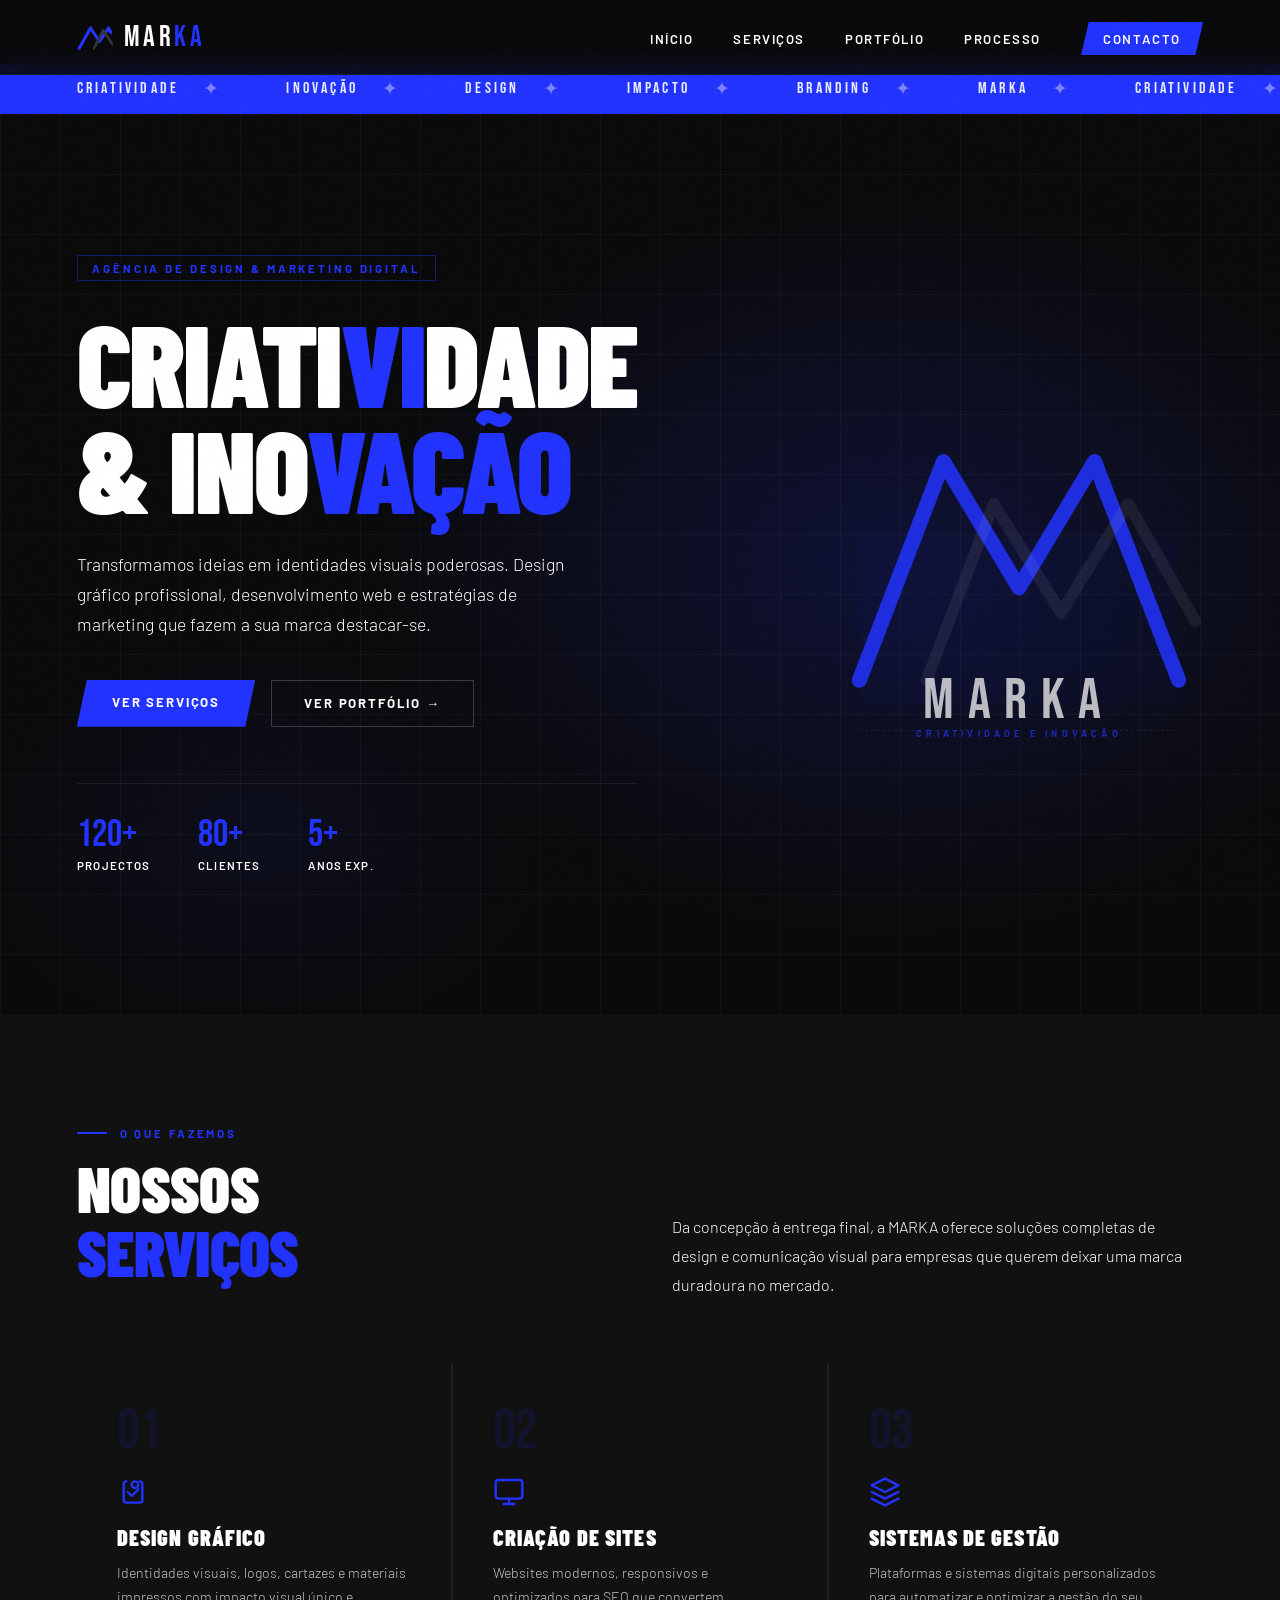
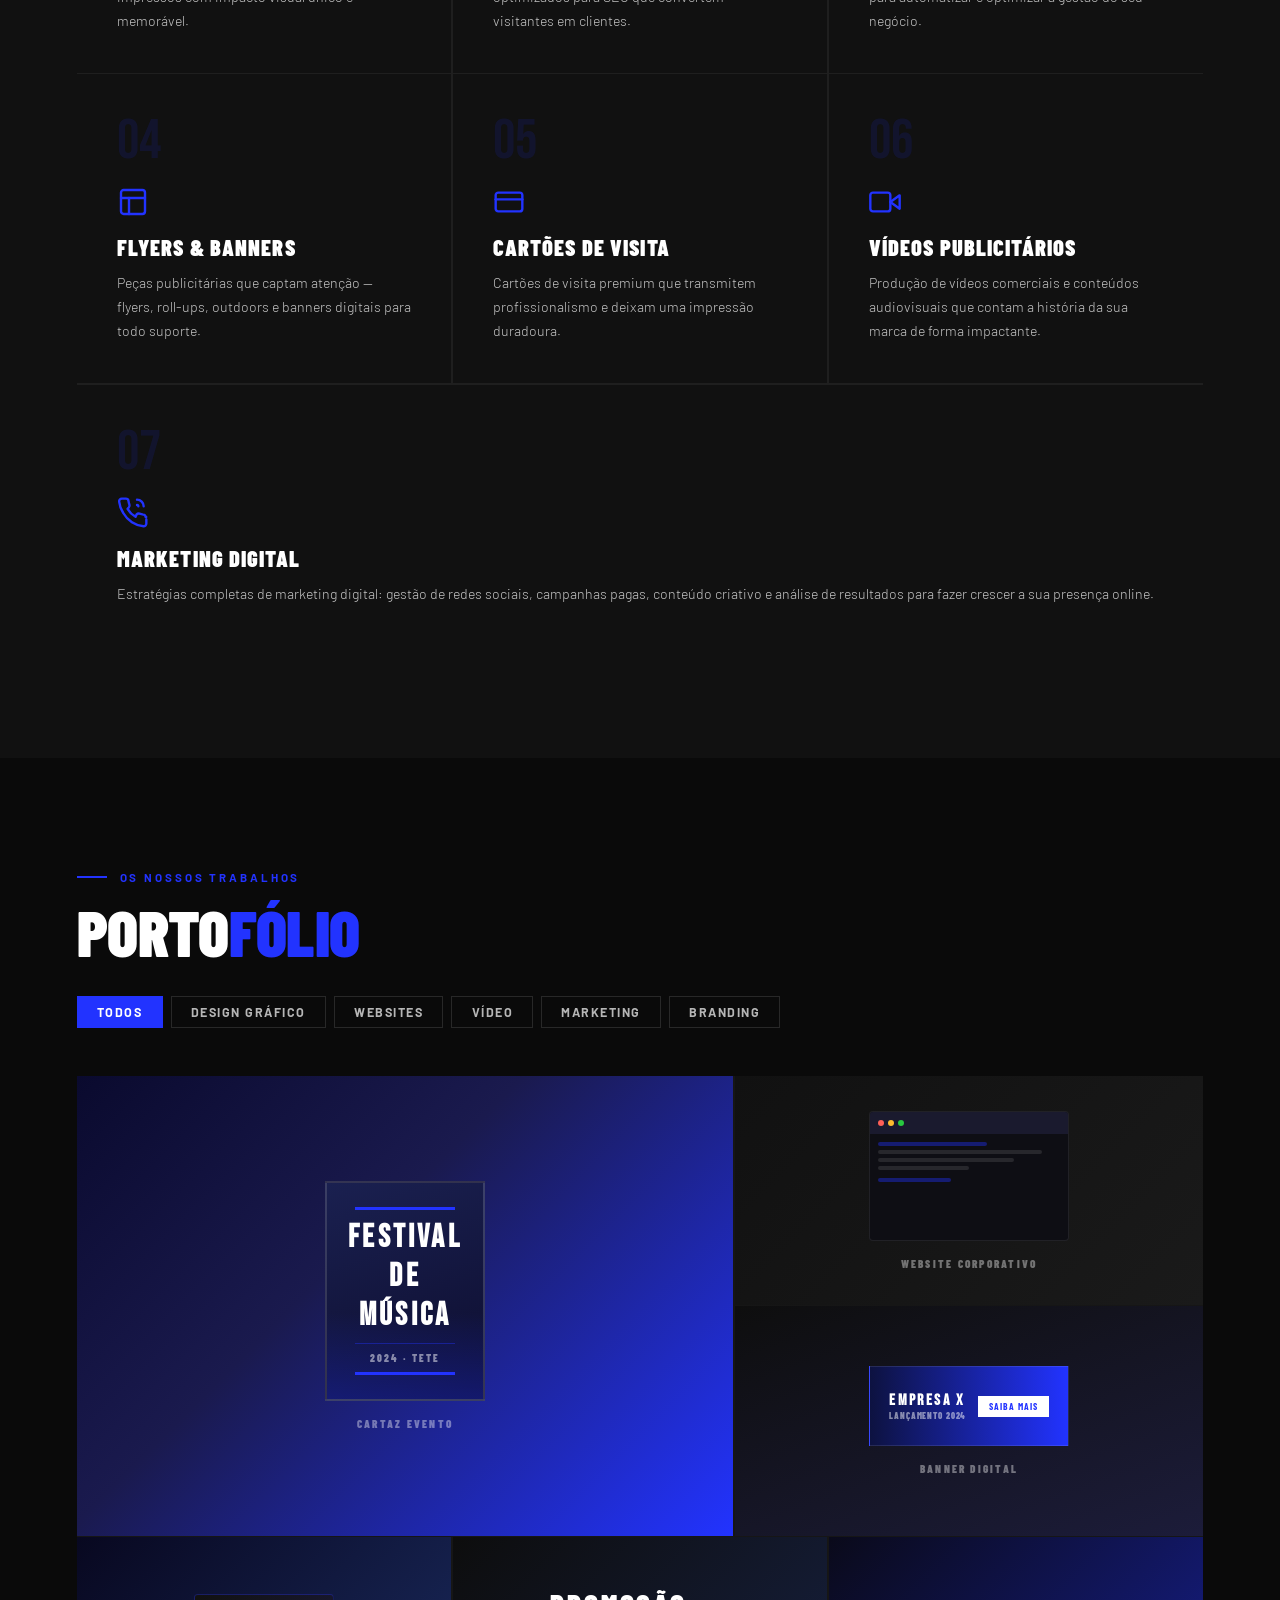
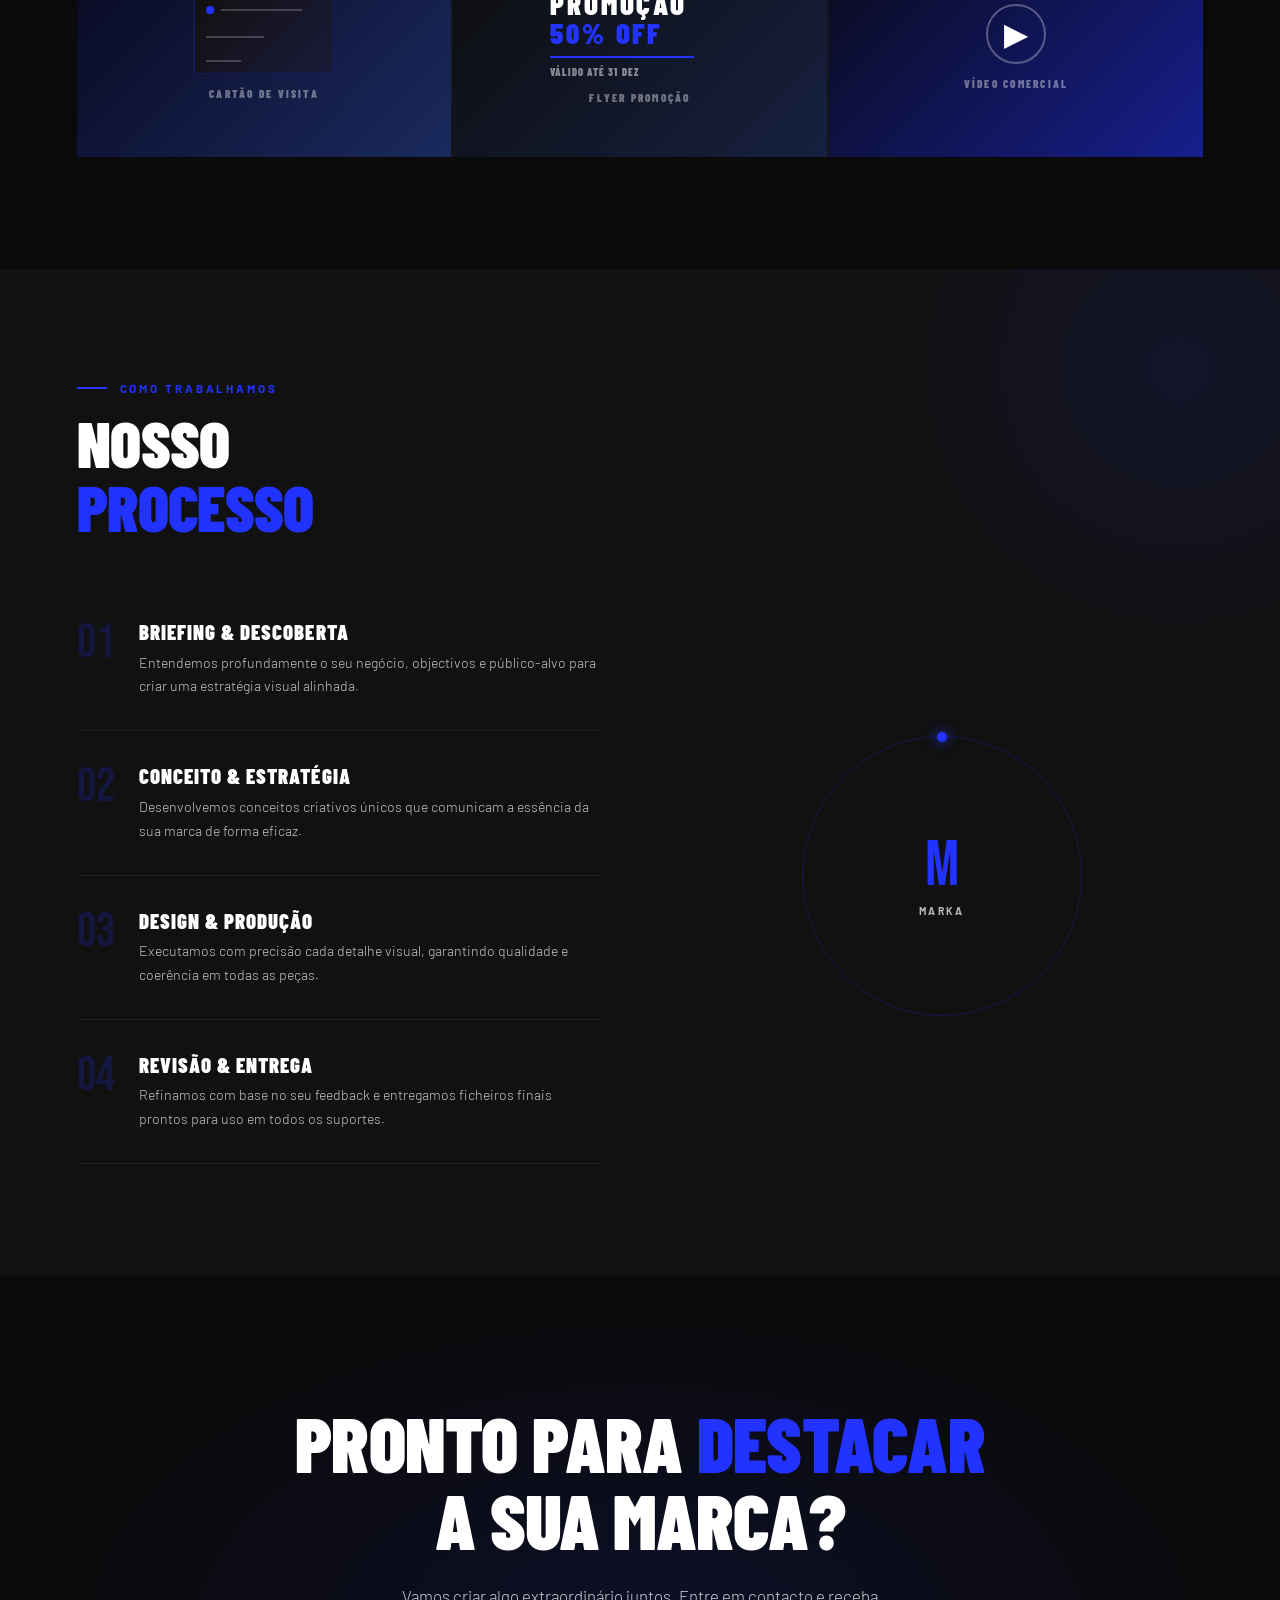
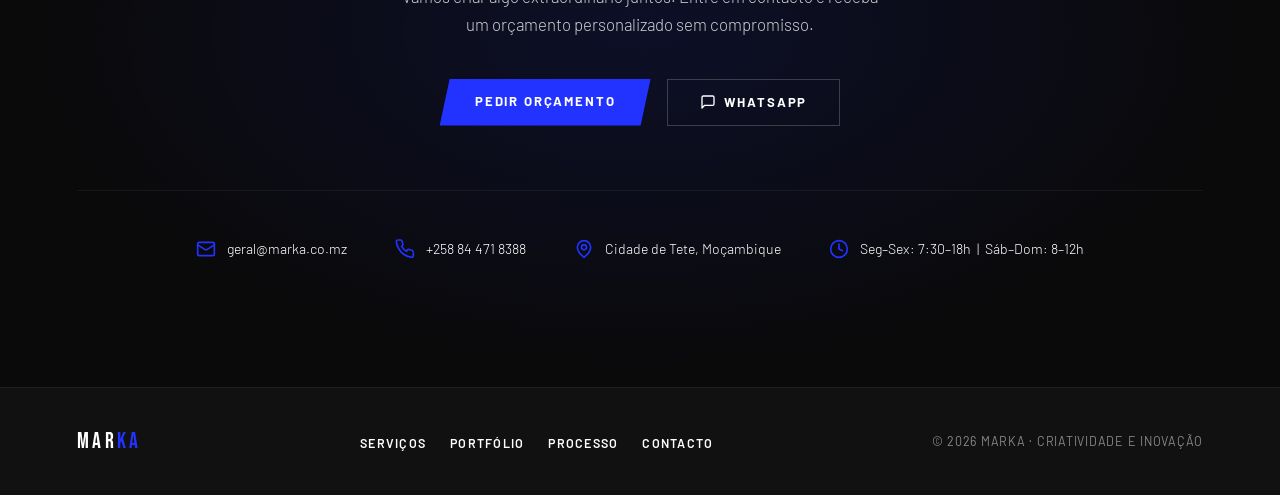
==== index.html @ 8f6cd49d "nova atualizacao divisao dos estilos" ====
<!DOCTYPE html>
<html lang="pt">
<head>
<meta charset="UTF-8">
<meta name="viewport" content="width=device-width, initial-scale=1.0">
<title>MARKA — Criatividade e Inovação</title>
<link href="https://fonts.googleapis.com/css2?family=Bebas+Neue&family=Barlow:wght@300;400;600;700&family=Barlow+Condensed:wght@700;900&display=swap" rel="stylesheet">
<link rel="stylesheet" href="style.css">
</head>
<body>

<!-- NAV -->
<nav>
  <a href="#hero" class="nav-logo">
    <svg class="nav-logo-icon" viewBox="0 0 80 60" fill="none" xmlns="http://www.w3.org/2000/svg">
      <polyline points="5,55 30,10 50,40 70,10 75,20" stroke="#2233FF" stroke-width="7" stroke-linejoin="round" stroke-linecap="round" fill="none"/>
      <polyline points="38,55 58,15 78,45" stroke="#333" stroke-width="6" stroke-linejoin="round" stroke-linecap="round" fill="none"/>
    </svg>
    <span class="nav-brand">MAR<span>KA</span></span>
  </a>
  <ul>
    <li><a onclick="navTo('hero')">Início</a></li>
    <li><a onclick="navTo('servicos')">Serviços</a></li>
    <li><a onclick="navTo('portfolio')">Portfólio</a></li>
    <li><a onclick="navTo('processo')">Processo</a></li>
    <li><a onclick="navTo('contato')" class="nav-cta">Contacto</a></li>
  </ul>
</nav>

<!-- SLOGAN TICKER -->
<div class="slogan-bar" style="margin-top:64px">
  <div class="slogan-ticker">
    <span class="slogan-item">CRIATIVIDADE <span class="slogan-sep">✦</span></span>
    <span class="slogan-item">INOVAÇÃO <span class="slogan-sep">✦</span></span>
    <span class="slogan-item">DESIGN <span class="slogan-sep">✦</span></span>
    <span class="slogan-item">IMPACTO <span class="slogan-sep">✦</span></span>
    <span class="slogan-item">BRANDING <span class="slogan-sep">✦</span></span>
    <span class="slogan-item">MARKA <span class="slogan-sep">✦</span></span>
    <span class="slogan-item">CRIATIVIDADE <span class="slogan-sep">✦</span></span>
    <span class="slogan-item">INOVAÇÃO <span class="slogan-sep">✦</span></span>
    <span class="slogan-item">DESIGN <span class="slogan-sep">✦</span></span>
    <span class="slogan-item">IMPACTO <span class="slogan-sep">✦</span></span>
    <span class="slogan-item">BRANDING <span class="slogan-sep">✦</span></span>
    <span class="slogan-item">MARKA <span class="slogan-sep">✦</span></span>
  </div>
</div>

<!-- HERO -->
<section id="hero">
  <div class="hero-bg"></div>
  <div class="hero-grid"></div>
  <div class="hero-content">
    <div class="hero-tag">Agência de Design &amp; Marketing Digital</div>
    <h1 class="hero-title">
      Criati<span class="blue">vi</span>dade<br>
      &amp; Ino<span class="blue">vação</span>
    </h1>
    <p class="hero-subtitle">
      Transformamos ideias em identidades visuais poderosas. Design gráfico profissional, desenvolvimento web e estratégias de marketing que fazem a sua marca destacar-se.
    </p>
    <div class="hero-actions">
      <a onclick="navTo('servicos')" class="btn-primary">Ver Serviços</a>
      <a onclick="navTo('portfolio')" class="btn-outline">Ver Portfólio →</a>
    </div>
    <div class="hero-stats">
      <div><div class="stat-num">120+</div><div class="stat-label">Projectos</div></div>
      <div><div class="stat-num">80+</div><div class="stat-label">Clientes</div></div>
      <div><div class="stat-num">5+</div><div class="stat-label">Anos Exp.</div></div>
    </div>
  </div>
  <div class="hero-visual">
    <svg viewBox="0 0 500 420" fill="none" xmlns="http://www.w3.org/2000/svg">
      <rect x="60" y="180" width="380" height="200" fill="rgba(34,51,255,0.04)" rx="2"/>
      <polyline points="60,350 160,90 250,240 340,90 440,350" stroke="#2233FF" stroke-width="18" stroke-linejoin="round" stroke-linecap="round" fill="none"/>
      <polyline points="140,350 220,140 300,270 380,140 460,280" stroke="rgba(255,255,255,0.08)" stroke-width="14" stroke-linejoin="round" stroke-linecap="round" fill="none"/>
      <text x="250" y="395" font-family="'Bebas Neue', sans-serif" font-size="68" fill="rgba(255,255,255,0.85)" text-anchor="middle" letter-spacing="16">MARKA</text>
      <text x="250" y="418" font-family="'Barlow', sans-serif" font-size="11" fill="rgba(34,51,255,0.8)" text-anchor="middle" letter-spacing="5" font-weight="700">CRIATIVIDADE E INOVAÇÃO</text>
      <line x1="60" y1="410" x2="200" y2="410" stroke="rgba(255,255,255,0.12)" stroke-width="1" stroke-dasharray="3,4"/>
      <line x1="300" y1="410" x2="440" y2="410" stroke="rgba(255,255,255,0.12)" stroke-width="1" stroke-dasharray="3,4"/>
    </svg>
  </div>
</section>

<!-- SERVICES -->
<section id="servicos">
  <div class="services-intro">
    <div>
      <div class="section-tag">O Que Fazemos</div>
      <h2 class="section-title">Nossos<br><span>Serviços</span></h2>
    </div>
    <p class="services-desc">
      Da concepção à entrega final, a MARKA oferece soluções completas de design e comunicação visual para empresas que querem deixar uma marca duradoura no mercado.
    </p>
  </div>
  <div class="services-grid">
    <div class="service-card">
      <div class="service-num">01</div>
      <div class="service-icon">
        <svg width="32" height="32" viewBox="0 0 24 24" fill="none" stroke="#2233FF" stroke-width="1.8" stroke-linecap="round" stroke-linejoin="round"><circle cx="13.5" cy="6.5" r="2.5"/><path d="M17 4a2 2 0 0 1 2 2v12a2 2 0 0 1-2 2H7a2 2 0 0 1-2-2V6a2 2 0 0 1 2-2"/><path d="M8 12l3 3 5-5"/></svg>
      </div>
      <div class="service-name">Design Gráfico</div>
      <p class="service-desc">Identidades visuais, logos, cartazes e materiais impressos com impacto visual único e memorável.</p>
      <span class="service-arrow">→</span>
    </div>

    <div class="service-card">
      <div class="service-num">02</div>
      <div class="service-icon">
        <svg width="32" height="32" viewBox="0 0 24 24" fill="none" stroke="#2233FF" stroke-width="1.8" stroke-linecap="round" stroke-linejoin="round"><rect x="2" y="3" width="20" height="14" rx="2"/><path d="M8 21h8M12 17v4"/></svg>
      </div>
      <div class="service-name">Criação de Sites</div>
      <p class="service-desc">Websites modernos, responsivos e optimizados para SEO que convertem visitantes em clientes.</p>
      <span class="service-arrow">→</span>
    </div>

    <div class="service-card">
      <div class="service-num">03</div>
      <div class="service-icon">
        <svg width="32" height="32" viewBox="0 0 24 24" fill="none" stroke="#2233FF" stroke-width="1.8" stroke-linecap="round" stroke-linejoin="round"><path d="M12 2L2 7l10 5 10-5-10-5z"/><path d="M2 17l10 5 10-5"/><path d="M2 12l10 5 10-5"/></svg>
      </div>
      <div class="service-name">Sistemas de Gestão</div>
      <p class="service-desc">Plataformas e sistemas digitais personalizados para automatizar e optimizar a gestão do seu negócio.</p>
      <span class="service-arrow">→</span>
    </div>

    <div class="service-card">
      <div class="service-num">04</div>
      <div class="service-icon">
        <svg width="32" height="32" viewBox="0 0 24 24" fill="none" stroke="#2233FF" stroke-width="1.8" stroke-linecap="round" stroke-linejoin="round"><rect x="3" y="3" width="18" height="18" rx="2"/><path d="M3 9h18"/><path d="M9 21V9"/></svg>
      </div>
      <div class="service-name">Flyers &amp; Banners</div>
      <p class="service-desc">Peças publicitárias que captam atenção — flyers, roll-ups, outdoors e banners digitais para todo suporte.</p>
      <span class="service-arrow">→</span>
    </div>

    <div class="service-card">
      <div class="service-num">05</div>
      <div class="service-icon">
        <svg width="32" height="32" viewBox="0 0 24 24" fill="none" stroke="#2233FF" stroke-width="1.8" stroke-linecap="round" stroke-linejoin="round"><rect x="2" y="5" width="20" height="14" rx="2"/><path d="M2 10h20"/></svg>
      </div>
      <div class="service-name">Cartões de Visita</div>
      <p class="service-desc">Cartões de visita premium que transmitem profissionalismo e deixam uma impressão duradoura.</p>
      <span class="service-arrow">→</span>
    </div>

    <div class="service-card">
      <div class="service-num">06</div>
      <div class="service-icon">
        <svg width="32" height="32" viewBox="0 0 24 24" fill="none" stroke="#2233FF" stroke-width="1.8" stroke-linecap="round" stroke-linejoin="round"><polygon points="23 7 16 12 23 17 23 7"/><rect x="1" y="5" width="15" height="14" rx="2"/></svg>
      </div>
      <div class="service-name">Vídeos Publicitários</div>
      <p class="service-desc">Produção de vídeos comerciais e conteúdos audiovisuais que contam a história da sua marca de forma impactante.</p>
      <span class="service-arrow">→</span>
    </div>

    <div class="service-card" style="grid-column: span 3">
      <div class="service-num">07</div>
      <div class="service-icon">
        <svg width="32" height="32" viewBox="0 0 24 24" fill="none" stroke="#2233FF" stroke-width="1.8" stroke-linecap="round" stroke-linejoin="round"><path d="M22 16.92v3a2 2 0 0 1-2.18 2 19.79 19.79 0 0 1-8.63-3.07A19.5 19.5 0 0 1 4.69 12 19.79 19.79 0 0 1 1.61 3.4 2 2 0 0 1 3.6 1.22h3a2 2 0 0 1 2 1.72 12.84 12.84 0 0 0 .7 2.81 2 2 0 0 1-.45 2.11L7.91 8.85a16 16 0 0 0 6 6l.85-1.85a2 2 0 0 1 2.11-.45 12.84 12.84 0 0 0 2.81.7A2 2 0 0 1 21.5 15h.42"/><path d="M15 2a5 5 0 0 1 5 5"/><path d="M15 6a1 1 0 0 1 1 1"/></svg>
      </div>
      <div class="service-name">Marketing Digital</div>
      <p class="service-desc">Estratégias completas de marketing digital: gestão de redes sociais, campanhas pagas, conteúdo criativo e análise de resultados para fazer crescer a sua presença online.</p>
      <span class="service-arrow">→</span>
    </div>
  </div>
</section>

<!-- PORTFOLIO -->
<section id="portfolio">
  <div class="section-tag">Os Nossos Trabalhos</div>
  <h2 class="section-title" style="margin-bottom:2rem">Porto<span>fólio</span></h2>

  <div class="portfolio-filter">
    <button class="filter-btn active" data-filter="todos">Todos</button>
    <button class="filter-btn" data-filter="design-grafico">Design Gráfico</button>
    <button class="filter-btn" data-filter="website">Websites</button>
    <button class="filter-btn" data-filter="video">Vídeo</button>
    <button class="filter-btn" data-filter="marketing">Marketing</button>
    <button class="filter-btn" data-filter="branding">Branding</button>
  </div>

  <div class="portfolio-grid" id="portfolioGrid">

    <div class="port-item" data-category="design-grafico">
      <div class="port-visual pv-1">
        <div class="mock-poster">
          <div class="mock-bar"></div>
          <div style="font-family:'Bebas Neue',sans-serif;font-size:2rem;letter-spacing:0.1em;color:#fff;text-align:center;z-index:1">FESTIVAL<br>DE MÚSICA</div>
          <div class="mock-bar thin"></div>
          <div style="font-size:0.65rem;letter-spacing:0.2em;color:rgba(255,255,255,0.5);z-index:1">2024 · TETE</div>
          <div class="mock-bar"></div>
        </div>
        <div style="font-size:0.7rem;letter-spacing:0.2em;color:rgba(255,255,255,0.4);margin-top:0.5rem">CARTAZ EVENTO</div>
      </div>
      <div class="port-overlay">
        <div class="port-cat">Design Gráfico</div>
        <div class="port-title-ov">Cartaz Festival de Música</div>
      </div>
    </div>

    <div class="port-item" data-category="website">
      <div class="port-visual pv-2" style="flex-direction:column;gap:1rem">
        <div class="mock-web">
          <div class="mw-bar">
            <div class="mw-dot" style="background:#ff5f57"></div>
            <div class="mw-dot" style="background:#febc2e"></div>
            <div class="mw-dot" style="background:#28c840"></div>
          </div>
          <div class="mw-body">
            <div class="mw-line mw-blue"></div>
            <div class="mw-line" style="width:90%"></div>
            <div class="mw-line" style="width:75%"></div>
            <div class="mw-line" style="width:50%"></div>
            <div class="mw-line mw-blue" style="margin-top:4px;width:40%"></div>
          </div>
        </div>
        <div style="font-size:0.7rem;letter-spacing:0.2em;color:rgba(255,255,255,0.4)">WEBSITE CORPORATIVO</div>
      </div>
      <div class="port-overlay">
        <div class="port-cat">Website</div>
        <div class="port-title-ov">Site Corporativo</div>
      </div>
    </div>

    <div class="port-item" data-category="marketing">
      <div class="port-visual pv-3" style="flex-direction:column;gap:1rem">
        <div class="mock-banner">
          <div>
            <div class="mock-logo-sm">EMPRESA X</div>
            <div style="font-size:0.55rem;color:rgba(255,255,255,0.5);letter-spacing:0.1em">LANÇAMENTO 2024</div>
          </div>
          <div style="background:white;color:#2233FF;font-size:0.6rem;font-weight:700;padding:0.3rem 0.7rem;letter-spacing:0.1em">SAIBA MAIS</div>
        </div>
        <div style="font-size:0.7rem;letter-spacing:0.2em;color:rgba(255,255,255,0.4)">BANNER DIGITAL</div>
      </div>
      <div class="port-overlay">
        <div class="port-cat">Marketing</div>
        <div class="port-title-ov">Banner Publicitário Digital</div>
      </div>
    </div>

    <div class="port-item" data-category="branding">
      <div class="port-visual pv-4" style="flex-direction:column;gap:0.8rem">
        <div style="display:flex;gap:0.8rem">
          <div class="mock-card">
            <div style="display:flex;align-items:center;gap:0.4rem">
              <div class="mc-dot"></div>
              <div class="mc-line"></div>
            </div>
            <div class="mc-line" style="width:50%"></div>
            <div style="display:flex;gap:4px"><div class="mc-line" style="width:30%"></div></div>
          </div>
        </div>
        <div style="font-size:0.7rem;letter-spacing:0.2em;color:rgba(255,255,255,0.4)">CARTÃO DE VISITA</div>
      </div>
      <div class="port-overlay">
        <div class="port-cat">Branding</div>
        <div class="port-title-ov">Cartão de Visita Premium</div>
      </div>
    </div>

    <div class="port-item" data-category="design-grafico">
      <div class="port-visual pv-5" style="flex-direction:column;gap:0.8rem;padding:2rem">
        <div style="width:100%;max-width:180px">
          <div style="font-family:'Barlow Condensed',sans-serif;font-size:1.8rem;font-weight:900;text-transform:uppercase;letter-spacing:0.1em;color:#fff;line-height:1">PROMOÇÃO<br><span style="color:#2233FF">50% OFF</span></div>
          <div style="height:2px;background:#2233FF;width:80%;margin:0.5rem 0"></div>
          <div style="font-size:0.65rem;color:rgba(255,255,255,0.5);letter-spacing:0.1em">VÁLIDO ATÉ 31 DEZ</div>
        </div>
        <div style="font-size:0.7rem;letter-spacing:0.2em;color:rgba(255,255,255,0.4)">FLYER PROMOÇÃO</div>
      </div>
      <div class="port-overlay">
        <div class="port-cat">Design Gráfico</div>
        <div class="port-title-ov">Flyer Promocional</div>
      </div>
    </div>

    <div class="port-item" data-category="video">
      <div class="port-visual pv-6" style="flex-direction:column;gap:0.8rem">
        <div style="width:60px;height:60px;border-radius:50%;border:2px solid rgba(255,255,255,0.3);display:flex;align-items:center;justify-content:center;font-size:1.8rem">▶</div>
        <div style="font-size:0.7rem;letter-spacing:0.2em;color:rgba(255,255,255,0.4)">VÍDEO COMERCIAL</div>
      </div>
      <div class="port-overlay">
        <div class="port-cat">Vídeo</div>
        <div class="port-title-ov">Vídeo Publicitário</div>
      </div>
    </div>

    <div class="no-results" id="noResults">Nenhum trabalho nesta categoria ainda.</div>
  </div>
</section>

<!-- PROCESS -->
<section id="processo">
  <div class="section-tag">Como Trabalhamos</div>
  <h2 class="section-title">Nosso<br><span>Processo</span></h2>
  <div class="process-grid">
    <div class="process-steps">
      <div class="process-step">
        <div class="step-num">01</div>
        <div class="step-content">
          <h3>Briefing &amp; Descoberta</h3>
          <p>Entendemos profundamente o seu negócio, objectivos e público-alvo para criar uma estratégia visual alinhada.</p>
        </div>
      </div>
      <div class="process-step">
        <div class="step-num">02</div>
        <div class="step-content">
          <h3>Conceito &amp; Estratégia</h3>
          <p>Desenvolvemos conceitos criativos únicos que comunicam a essência da sua marca de forma eficaz.</p>
        </div>
      </div>
      <div class="process-step">
        <div class="step-num">03</div>
        <div class="step-content">
          <h3>Design &amp; Produção</h3>
          <p>Executamos com precisão cada detalhe visual, garantindo qualidade e coerência em todas as peças.</p>
        </div>
      </div>
      <div class="process-step">
        <div class="step-num">04</div>
        <div class="step-content">
          <h3>Revisão &amp; Entrega</h3>
          <p>Refinamos com base no seu feedback e entregamos ficheiros finais prontos para uso em todos os suportes.</p>
        </div>
      </div>
    </div>
    <div class="process-visual">
      <div class="proc-ring">
        <div class="proc-dot"></div>
        <div class="proc-center">
          <div class="proc-m">M</div>
          <div class="proc-label">Marka</div>
        </div>
      </div>
    </div>
  </div>
</section>

<!-- CTA / CONTACT -->
<section id="contato">
  <h2 class="cta-title">Pronto para <span>Destacar</span><br>a Sua Marca?</h2>
  <p class="cta-sub">Vamos criar algo extraordinário juntos. Entre em contacto e receba um orçamento personalizado sem compromisso.</p>
  <div class="cta-actions">
    <a href="mailto:markadevelopment489@gmail.com" class="btn-primary">Pedir Orçamento</a>
    <a href="https://wa.me/258844718388" class="btn-outline" target="_blank">
      <svg width="16" height="16" viewBox="0 0 24 24" fill="none" stroke="currentColor" stroke-width="2" stroke-linecap="round" stroke-linejoin="round"><path d="M21 15a2 2 0 0 1-2 2H7l-4 4V5a2 2 0 0 1 2-2h14a2 2 0 0 1 2 2z"/></svg>
      WhatsApp
    </a>
  </div>
  <div class="contact-row">
    <div class="contact-item">
      <span class="contact-icon"><svg width="20" height="20" viewBox="0 0 24 24" fill="none" stroke="#2233FF" stroke-width="2" stroke-linecap="round" stroke-linejoin="round"><rect x="2" y="4" width="20" height="16" rx="2"/><path d="m22 7-8.97 5.7a1.94 1.94 0 0 1-2.06 0L2 7"/></svg></span>
      <span>geral@marka.co.mz</span>
    </div>
    <div class="contact-item">
      <span class="contact-icon"><svg width="20" height="20" viewBox="0 0 24 24" fill="none" stroke="#2233FF" stroke-width="2" stroke-linecap="round" stroke-linejoin="round"><path d="M22 16.92v3a2 2 0 0 1-2.18 2 19.79 19.79 0 0 1-8.63-3.07A19.5 19.5 0 0 1 4.69 12 19.79 19.79 0 0 1 1.61 3.4 2 2 0 0 1 3.6 1.22h3a2 2 0 0 1 2 1.72c.127.96.361 1.903.7 2.81a2 2 0 0 1-.45 2.11L7.91 8.85a16 16 0 0 0 6 6l.85-1.85a2 2 0 0 1 2.11-.45c.907.339 1.85.573 2.81.7A2 2 0 0 1 21.5 15h.42"/></svg></span>
      <span>+258 84 471 8388</span>
    </div>
    <div class="contact-item">
      <span class="contact-icon"><svg width="20" height="20" viewBox="0 0 24 24" fill="none" stroke="#2233FF" stroke-width="2" stroke-linecap="round" stroke-linejoin="round"><path d="M20 10c0 6-8 12-8 12s-8-6-8-12a8 8 0 0 1 16 0Z"/><circle cx="12" cy="10" r="3"/></svg></span>
      <span>Cidade de Tete, Moçambique</span>
    </div>
    <div class="contact-item">
      <span class="contact-icon"><svg width="20" height="20" viewBox="0 0 24 24" fill="none" stroke="#2233FF" stroke-width="2" stroke-linecap="round" stroke-linejoin="round"><circle cx="12" cy="12" r="10"/><polyline points="12 6 12 12 16 14"/></svg></span>
      <span>Seg–Sex: 7:30–18h &nbsp;|&nbsp; Sáb–Dom: 8–12h</span>
    </div>
  </div>
</section>

<!-- FOOTER -->
<footer>
  <div class="footer-brand">MAR<span>KA</span></div>
  <ul class="footer-links">
    <li><a onclick="navTo('servicos')">Serviços</a></li>
    <li><a onclick="navTo('portfolio')">Portfólio</a></li>
    <li><a onclick="navTo('processo')">Processo</a></li>
    <li><a onclick="navTo('contato')">Contacto</a></li>
  </ul>
  <div class="footer-copy">© 2026 MARKA · Criatividade e Inovação</div>
</footer>

<script src="main.js"></script>
</body>
</html>
---- style.css ----
:root {
  --blue: #2233FF;
  --blue-light: #3A4FFF;
  --black: #0A0A0A;
  --dark: #111111;
  --dark2: #1A1A1A;
  --white: #FFFFFF;
  --grey: #FFFFFF;
  --grey-light: #FFFFFF;
}

*, *::before, *::after { margin: 0; padding: 0; box-sizing: border-box; }
html { scroll-behavior: smooth; }
body { background: var(--black); color: var(--white); font-family: 'Barlow', sans-serif; overflow-x: hidden; }

body::before {
  content: '';
  position: fixed;
  inset: 0;
  background-image: url("data:image/svg+xml,%3Csvg viewBox='0 0 200 200' xmlns='http://www.w3.org/2000/svg'%3E%3Cfilter id='n'%3E%3CfeTurbulence type='fractalNoise' baseFrequency='0.9' numOctaves='4' stitchTiles='stitch'/%3E%3C/filter%3E%3Crect width='100%25' height='100%25' filter='url(%23n)' opacity='0.04'/%3E%3C/svg%3E");
  pointer-events: none;
  z-index: 9999;
  opacity: 0.35;
}

/* ── NAV ────────────────────────────────────────────────── */
nav {
  position: fixed;
  top: 0; left: 0; right: 0;
  z-index: 100;
  display: flex;
  justify-content: space-between;
  align-items: center;
  padding: 1.2rem 6%;
  background: rgba(10,10,10,0.85);
  backdrop-filter: blur(12px);
  border-bottom: 1px solid rgba(255,255,255,0.05);
}

.nav-logo { display: flex; align-items: center; gap: 0.7rem; text-decoration: none; }
.nav-logo-icon { width: 36px; height: 36px; }
.nav-brand { font-family: 'Bebas Neue', sans-serif; font-size: 1.8rem; letter-spacing: 0.12em; color: var(--white); }
.nav-brand span { color: var(--blue); }

nav ul { list-style: none; display: flex; gap: 2.5rem; }
nav ul a {
  text-decoration: none;
  color: var(--grey-light);
  font-size: 0.82rem;
  font-weight: 600;
  letter-spacing: 0.12em;
  text-transform: uppercase;
  transition: color 0.25s;
  cursor: pointer;
}
nav ul a:hover { color: var(--blue); }

.nav-cta {
  background: var(--blue);
  color: var(--white) !important;
  padding: 0.55rem 1.4rem;
  clip-path: polygon(8px 0%, 100% 0%, calc(100% - 8px) 100%, 0% 100%);
  transition: background 0.25s !important;
}
.nav-cta:hover { background: var(--blue-light) !important; color: var(--white) !important; }

/* ── SLOGAN TICKER ──────────────────────────────────────── */
.slogan-bar { background: var(--blue); padding: 0.8rem 6%; display: flex; gap: 4rem; overflow: hidden; }
.slogan-ticker { display: flex; gap: 4rem; white-space: nowrap; animation: ticker 18s linear infinite; }
.slogan-item {
  font-family: 'Bebas Neue', sans-serif;
  font-size: 1rem;
  letter-spacing: 0.2em;
  text-transform: uppercase;
  color: rgba(255,255,255,0.9);
  display: flex;
  align-items: center;
  gap: 1.5rem;
}
.slogan-sep { color: rgba(255,255,255,0.4); font-size: 1.2rem; }

/* ── HERO ───────────────────────────────────────────────── */
#hero {
  min-height: 100vh;
  display: flex;
  align-items: center;
  position: relative;
  padding: 0 6%;
  overflow: hidden;
}

.hero-bg {
  position: absolute;
  inset: 0;
  background:
    radial-gradient(ellipse 60% 60% at 70% 50%, rgba(34,51,255,0.18) 0%, transparent 70%),
    radial-gradient(ellipse 40% 40% at 20% 80%, rgba(34,51,255,0.08) 0%, transparent 60%);
}

.hero-grid {
  position: absolute;
  inset: 0;
  background-image:
    linear-gradient(rgba(255,255,255,0.03) 1px, transparent 1px),
    linear-gradient(90deg, rgba(255,255,255,0.03) 1px, transparent 1px);
  background-size: 60px 60px;
}

.hero-content { position: relative; z-index: 2; max-width: 700px; }

.hero-tag {
  display: inline-block;
  font-size: 0.72rem;
  font-weight: 700;
  letter-spacing: 0.25em;
  text-transform: uppercase;
  color: var(--blue);
  border: 1px solid rgba(34,51,255,0.4);
  padding: 0.3rem 0.9rem;
  margin-bottom: 1.8rem;
  animation: fadeUp 0.8s ease both;
}

.hero-title {
  font-family: 'Barlow Condensed', sans-serif;
  font-size: clamp(4rem, 9vw, 8rem);
  font-weight: 900;
  line-height: 0.92;
  text-transform: uppercase;
  letter-spacing: -0.02em;
  animation: fadeUp 0.8s 0.15s ease both;
}
.hero-title .blue { color: var(--blue); }

.hero-subtitle {
  margin-top: 1.8rem;
  font-size: 1.1rem;
  font-weight: 300;
  color: var(--grey-light);
  line-height: 1.7;
  max-width: 500px;
  animation: fadeUp 0.8s 0.3s ease both;
}

.hero-actions { display: flex; gap: 1rem; margin-top: 2.5rem; animation: fadeUp 0.8s 0.45s ease both; }

.btn-primary {
  display: inline-block;
  background: var(--blue);
  color: var(--white);
  text-decoration: none;
  font-size: 0.82rem;
  font-weight: 700;
  letter-spacing: 0.14em;
  text-transform: uppercase;
  padding: 0.9rem 2.2rem;
  clip-path: polygon(10px 0%, 100% 0%, calc(100% - 10px) 100%, 0% 100%);
  transition: transform 0.2s, background 0.2s;
  cursor: pointer;
  border: none;
}
.btn-primary:hover { background: var(--blue-light); transform: translateY(-2px); }

.btn-outline {
  display: inline-flex;
  align-items: center;
  gap: 0.5rem;
  border: 1px solid rgba(255,255,255,0.2);
  color: var(--white);
  text-decoration: none;
  font-size: 0.82rem;
  font-weight: 700;
  letter-spacing: 0.14em;
  text-transform: uppercase;
  padding: 0.9rem 2rem;
  transition: border-color 0.2s, color 0.2s;
  cursor: pointer;
}
.btn-outline:hover { border-color: var(--blue); color: var(--blue); }

.hero-visual {
  position: absolute;
  right: 4%;
  top: 50%;
  transform: translateY(-50%);
  width: 420px;
  animation: fadeIn 1.2s 0.5s ease both;
  opacity: 0.85;
}

.hero-stats {
  display: flex;
  gap: 3rem;
  margin-top: 3.5rem;
  padding-top: 2rem;
  border-top: 1px solid rgba(255,255,255,0.07);
  animation: fadeUp 0.8s 0.6s ease both;
}

.stat-num { font-family: 'Bebas Neue', sans-serif; font-size: 2.4rem; color: var(--blue); line-height: 1; }
.stat-label { font-size: 0.72rem; font-weight: 600; letter-spacing: 0.1em; text-transform: uppercase; color: var(--grey); margin-top: 0.25rem; }

/* ── SECTIONS ───────────────────────────────────────────── */
section { padding: 7rem 6%; }

.section-tag {
  font-size: 0.72rem;
  font-weight: 700;
  letter-spacing: 0.25em;
  text-transform: uppercase;
  color: var(--blue);
  display: flex;
  align-items: center;
  gap: 0.8rem;
  margin-bottom: 1rem;
}
.section-tag::before { content: ''; display: block; width: 30px; height: 2px; background: var(--blue); }

.section-title {
  font-family: 'Barlow Condensed', sans-serif;
  font-size: clamp(2.5rem, 5vw, 4rem);
  font-weight: 900;
  text-transform: uppercase;
  letter-spacing: -0.01em;
  line-height: 1;
  margin-bottom: 1rem;
}
.section-title span { color: var(--blue); }

/* ── SERVICES ───────────────────────────────────────────── */
#servicos { background: var(--dark); }

.services-intro {
  display: grid;
  grid-template-columns: 1fr 1fr;
  gap: 4rem;
  align-items: end;
  margin-bottom: 4rem;
}

.services-desc { font-size: 1rem; font-weight: 300; color: var(--grey-light); line-height: 1.8; }

.services-grid {
  display: grid;
  grid-template-columns: repeat(3, 1fr);
  gap: 1.5px;
  background: rgba(255,255,255,0.06);
}

.service-card {
  background: var(--dark);
  padding: 2.5rem;
  position: relative;
  overflow: hidden;
  cursor: default;
  transition: background 0.3s;
}
.service-card::before {
  content: '';
  position: absolute;
  bottom: 0; left: 0;
  width: 100%; height: 3px;
  background: var(--blue);
  transform: scaleX(0);
  transform-origin: left;
  transition: transform 0.35s ease;
}
.service-card:hover { background: var(--dark2); }
.service-card:hover::before { transform: scaleX(1); }

.service-num { font-family: 'Bebas Neue', sans-serif; font-size: 3.5rem; color: rgba(34,51,255,0.12); line-height: 1; margin-bottom: 1rem; transition: color 0.3s; }
.service-card:hover .service-num { color: rgba(34,51,255,0.25); }
.service-icon { margin-bottom: 1rem; display: flex; align-items: center; }
.service-name { font-family: 'Barlow Condensed', sans-serif; font-size: 1.4rem; font-weight: 900; text-transform: uppercase; letter-spacing: 0.05em; margin-bottom: 0.7rem; color: var(--white); }
.service-desc { font-size: 0.88rem; font-weight: 300; color: rgba(255,255,255,0.75); line-height: 1.7; }
.service-arrow { position: absolute; bottom: 1.5rem; right: 1.5rem; font-size: 1.2rem; color: var(--blue); opacity: 0; transform: translateX(-8px); transition: opacity 0.3s, transform 0.3s; }
.service-card:hover .service-arrow { opacity: 1; transform: translateX(0); }

/* ── PORTFOLIO ──────────────────────────────────────────── */
#portfolio { background: var(--black); }

.portfolio-filter { display: flex; gap: 0.5rem; flex-wrap: wrap; margin-bottom: 3rem; }

.filter-btn {
  background: transparent;
  border: 1px solid rgba(255,255,255,0.12);
  color: rgba(255,255,255,0.7);
  font-family: 'Barlow', sans-serif;
  font-size: 0.78rem;
  font-weight: 700;
  letter-spacing: 0.12em;
  text-transform: uppercase;
  padding: 0.5rem 1.2rem;
  cursor: pointer;
  transition: all 0.25s;
}
.filter-btn:hover, .filter-btn.active {
  background: var(--blue);
  border-color: var(--blue);
  color: var(--white);
}

.portfolio-grid {
  display: grid;
  grid-template-columns: repeat(12, 1fr);
  gap: 1.5px;
  background: rgba(255,255,255,0.05);
}

.port-item {
  overflow: hidden;
  position: relative;
  cursor: pointer;
  transition: opacity 0.4s ease, transform 0.4s ease;
}

.port-item.hidden { display: none; }

.port-item:nth-child(1) { grid-column: span 7; grid-row: span 2; }
.port-item:nth-child(2) { grid-column: span 5; }
.port-item:nth-child(3) { grid-column: span 5; }
.port-item:nth-child(4) { grid-column: span 4; }
.port-item:nth-child(5) { grid-column: span 4; }
.port-item:nth-child(6) { grid-column: span 4; }

.portfolio-grid.filtered .port-item:not(.hidden) { grid-column: span 6; grid-row: span 1; }
.portfolio-grid.filtered .port-item:not(.hidden):first-of-type { grid-column: span 12; }

.port-visual {
  width: 100%;
  height: 100%;
  min-height: 220px;
  display: flex;
  align-items: center;
  justify-content: center;
  transition: transform 0.5s ease;
  font-family: 'Barlow Condensed', sans-serif;
  font-weight: 900;
  font-size: 1.1rem;
  text-transform: uppercase;
  letter-spacing: 0.1em;
}
.port-item:hover .port-visual { transform: scale(1.04); }

.pv-1 { background: linear-gradient(135deg, #0a0a2e 0%, #1a1a4e 40%, var(--blue) 100%); flex-direction: column; gap: 0.5rem; min-height: 460px; }
.pv-2 { background: linear-gradient(135deg, #111 0%, #1a1a1a 100%); min-height: 220px; }
.pv-3 { background: linear-gradient(160deg, #0e0e0e, #1c1c3a); min-height: 220px; }
.pv-4 { background: linear-gradient(135deg, #080820, #1a2a5e); min-height: 220px; }
.pv-5 { background: linear-gradient(135deg, #0d0d0d, #162040); min-height: 220px; }
.pv-6 { background: linear-gradient(135deg, #0a0a1a, var(--blue) 200%); min-height: 220px; }

.mock-poster { width: 160px; height: 220px; border: 2px solid rgba(255,255,255,0.15); background: linear-gradient(160deg, #1a2050, #0d0d2e); display: flex; flex-direction: column; align-items: center; justify-content: center; gap: 0.5rem; padding: 1rem; position: relative; }
.mock-poster::after { content: ''; position: absolute; inset: 0; background: linear-gradient(transparent 60%, rgba(34,51,255,0.3)); }
.mock-bar { width: 80%; height: 3px; background: var(--blue); }
.mock-bar.thin { height: 1px; opacity: 0.4; }

.mock-card { width: 140px; height: 80px; background: linear-gradient(135deg, #111, #1a1a3a); border: 1px solid rgba(34,51,255,0.3); border-radius: 4px; display: flex; flex-direction: column; justify-content: space-between; padding: 0.7rem; }
.mc-line { height: 2px; background: rgba(255,255,255,0.2); width: 70%; }
.mc-dot { width: 8px; height: 8px; border-radius: 50%; background: var(--blue); }

.mock-web { width: 200px; height: 130px; background: #0e0e14; border: 1px solid rgba(255,255,255,0.08); border-radius: 4px; overflow: hidden; }
.mw-bar { height: 22px; background: #1a1a2e; display: flex; align-items: center; gap: 4px; padding: 0 8px; }
.mw-dot { width: 6px; height: 6px; border-radius: 50%; }
.mw-body { padding: 8px; display: flex; flex-direction: column; gap: 4px; }
.mw-line { height: 4px; background: rgba(255,255,255,0.1); border-radius: 2px; }
.mw-blue { background: rgba(34,51,255,0.4) !important; width: 60%; }

.mock-banner { width: 200px; height: 80px; background: linear-gradient(90deg, #0d1240, #2233FF); display: flex; align-items: center; justify-content: space-between; padding: 0 1.2rem; border: 1px solid rgba(255,255,255,0.1); }
.mock-logo-sm { font-family: 'Bebas Neue', sans-serif; font-size: 1rem; letter-spacing: 0.15em; }

.port-overlay {
  position: absolute;
  inset: 0;
  background: linear-gradient(transparent 40%, rgba(0,0,0,0.85));
  display: flex;
  flex-direction: column;
  justify-content: flex-end;
  padding: 1.5rem;
  opacity: 0;
  transition: opacity 0.35s;
}
.port-item:hover .port-overlay { opacity: 1; }
.port-cat { font-size: 0.7rem; font-weight: 700; letter-spacing: 0.18em; text-transform: uppercase; color: var(--blue); margin-bottom: 0.3rem; }
.port-title-ov { font-family: 'Barlow Condensed', sans-serif; font-size: 1.2rem; font-weight: 900; text-transform: uppercase; letter-spacing: 0.05em; }

/* ── PROCESS ────────────────────────────────────────────── */
#processo { background: var(--dark); position: relative; overflow: hidden; }
#processo::before {
  content: '';
  position: absolute;
  top: -200px; right: -200px;
  width: 600px; height: 600px;
  border-radius: 50%;
  background: radial-gradient(ellipse, rgba(34,51,255,0.1), transparent 70%);
  pointer-events: none;
}

.process-grid { display: grid; grid-template-columns: 1fr 1fr; gap: 5rem; align-items: center; margin-top: 3rem; }
.process-steps { display: flex; flex-direction: column; gap: 0; }

.process-step {
  display: flex;
  gap: 1.5rem;
  padding: 2rem 0;
  border-bottom: 1px solid rgba(255,255,255,0.06);
  cursor: default;
  transition: padding-left 0.3s;
}
.process-step:hover { padding-left: 0.5rem; }

.step-num { font-family: 'Bebas Neue', sans-serif; font-size: 3rem; color: rgba(34,51,255,0.2); line-height: 1; flex-shrink: 0; transition: color 0.3s; }
.process-step:hover .step-num { color: rgba(34,51,255,0.5); }
.step-content h3 { font-family: 'Barlow Condensed', sans-serif; font-size: 1.3rem; font-weight: 900; text-transform: uppercase; letter-spacing: 0.05em; margin-bottom: 0.4rem; }
.step-content p { font-size: 0.88rem; color: rgba(255,255,255,0.75); line-height: 1.7; font-weight: 300; }

.process-visual { position: relative; display: flex; align-items: center; justify-content: center; }
.proc-ring { width: 280px; height: 280px; border-radius: 50%; border: 1px solid rgba(34,51,255,0.25); display: flex; align-items: center; justify-content: center; position: relative; animation: spin 20s linear infinite; }
.proc-ring::before { content: ''; position: absolute; inset: -20px; border-radius: 50%; border: 1px dashed rgba(34,51,255,0.12); }
.proc-center { animation: spin 20s linear infinite reverse; display: flex; flex-direction: column; align-items: center; gap: 0.4rem; }
.proc-m { font-family: 'Bebas Neue', sans-serif; font-size: 4rem; color: var(--blue); line-height: 1; }
.proc-label { font-size: 0.65rem; letter-spacing: 0.2em; font-weight: 700; text-transform: uppercase; color: rgba(255,255,255,0.7); }
.proc-dot { position: absolute; width: 10px; height: 10px; border-radius: 50%; background: var(--blue); box-shadow: 0 0 12px var(--blue); top: -5px; left: 50%; transform: translateX(-50%); }

/* ── CTA / CONTATO ──────────────────────────────────────── */
#contato { background: var(--black); text-align: center; padding: 8rem 6%; position: relative; overflow: hidden; }
#contato::before { content: ''; position: absolute; inset: 0; background: radial-gradient(ellipse 70% 70% at 50% 50%, rgba(34,51,255,0.12), transparent 70%); }

.cta-title { font-family: 'Barlow Condensed', sans-serif; font-size: clamp(3rem, 6vw, 5.5rem); font-weight: 900; text-transform: uppercase; letter-spacing: -0.01em; line-height: 1; position: relative; margin-bottom: 1.5rem; }
.cta-title span { color: var(--blue); }
.cta-sub { font-size: 1.05rem; color: rgba(255,255,255,0.8); font-weight: 300; max-width: 500px; margin: 0 auto 2.5rem; line-height: 1.7; position: relative; }
.cta-actions { display: flex; justify-content: center; gap: 1rem; flex-wrap: wrap; position: relative; }

.contact-row { display: flex; justify-content: center; gap: 3rem; margin-top: 4rem; padding-top: 3rem; border-top: 1px solid rgba(255,255,255,0.06); flex-wrap: wrap; position: relative; }
.contact-item { display: flex; align-items: center; gap: 0.7rem; font-size: 0.88rem; color: var(--grey-light); font-weight: 300; }
.contact-icon { display: flex; align-items: center; flex-shrink: 0; }

/* ── FOOTER ─────────────────────────────────────────────── */
footer { background: var(--dark); border-top: 1px solid rgba(255,255,255,0.06); padding: 2.5rem 6%; display: flex; justify-content: space-between; align-items: center; flex-wrap: wrap; gap: 1rem; }
.footer-brand { font-family: 'Bebas Neue', sans-serif; font-size: 1.4rem; letter-spacing: 0.15em; color: var(--white); }
.footer-brand span { color: var(--blue); }
.footer-copy { font-size: 0.78rem; color: rgba(255,255,255,0.5); letter-spacing: 0.06em; text-transform: uppercase; }
.footer-links { display: flex; gap: 1.5rem; list-style: none; }
.footer-links a { font-size: 0.78rem; font-weight: 600; letter-spacing: 0.1em; text-transform: uppercase; text-decoration: none; color: var(--white); transition: color 0.2s; cursor: pointer; }
.footer-links a:hover { color: var(--blue); }

/* ── NO RESULTS ─────────────────────────────────────────── */
.no-results {
  display: none;
  grid-column: span 12;
  text-align: center;
  padding: 4rem;
  color: var(--grey);
  font-family: 'Barlow Condensed', sans-serif;
  font-size: 1.5rem;
  font-weight: 700;
  text-transform: uppercase;
  letter-spacing: 0.1em;
}
.no-results.visible { display: block; }

/* ── ANIMATIONS ─────────────────────────────────────────── */
@keyframes fadeUp   { from { opacity: 0; transform: translateY(28px); } to { opacity: 1; transform: translateY(0); } }
@keyframes fadeIn   { from { opacity: 0; } to { opacity: 0.85; } }
@keyframes ticker   { from { transform: translateX(0); } to { transform: translateX(-50%); } }
@keyframes spin     { to { transform: rotate(360deg); } }

/* ── RESPONSIVE ─────────────────────────────────────────── */
@media (max-width: 900px) {
  nav ul { display: none; }
  .hero-visual { display: none; }
  .services-intro { grid-template-columns: 1fr; }
  .services-grid { grid-template-columns: 1fr 1fr; }
  .process-grid { grid-template-columns: 1fr; }
  .proc-ring { display: none; }
  .port-item:nth-child(1),
  .port-item:nth-child(2),
  .port-item:nth-child(3),
  .port-item:nth-child(4),
  .port-item:nth-child(5),
  .port-item:nth-child(6) { grid-column: span 12; }
  footer { flex-direction: column; text-align: center; }
}
@media (max-width: 600px) {
  .services-grid { grid-template-columns: 1fr; }
  .hero-stats { gap: 1.5rem; }
}
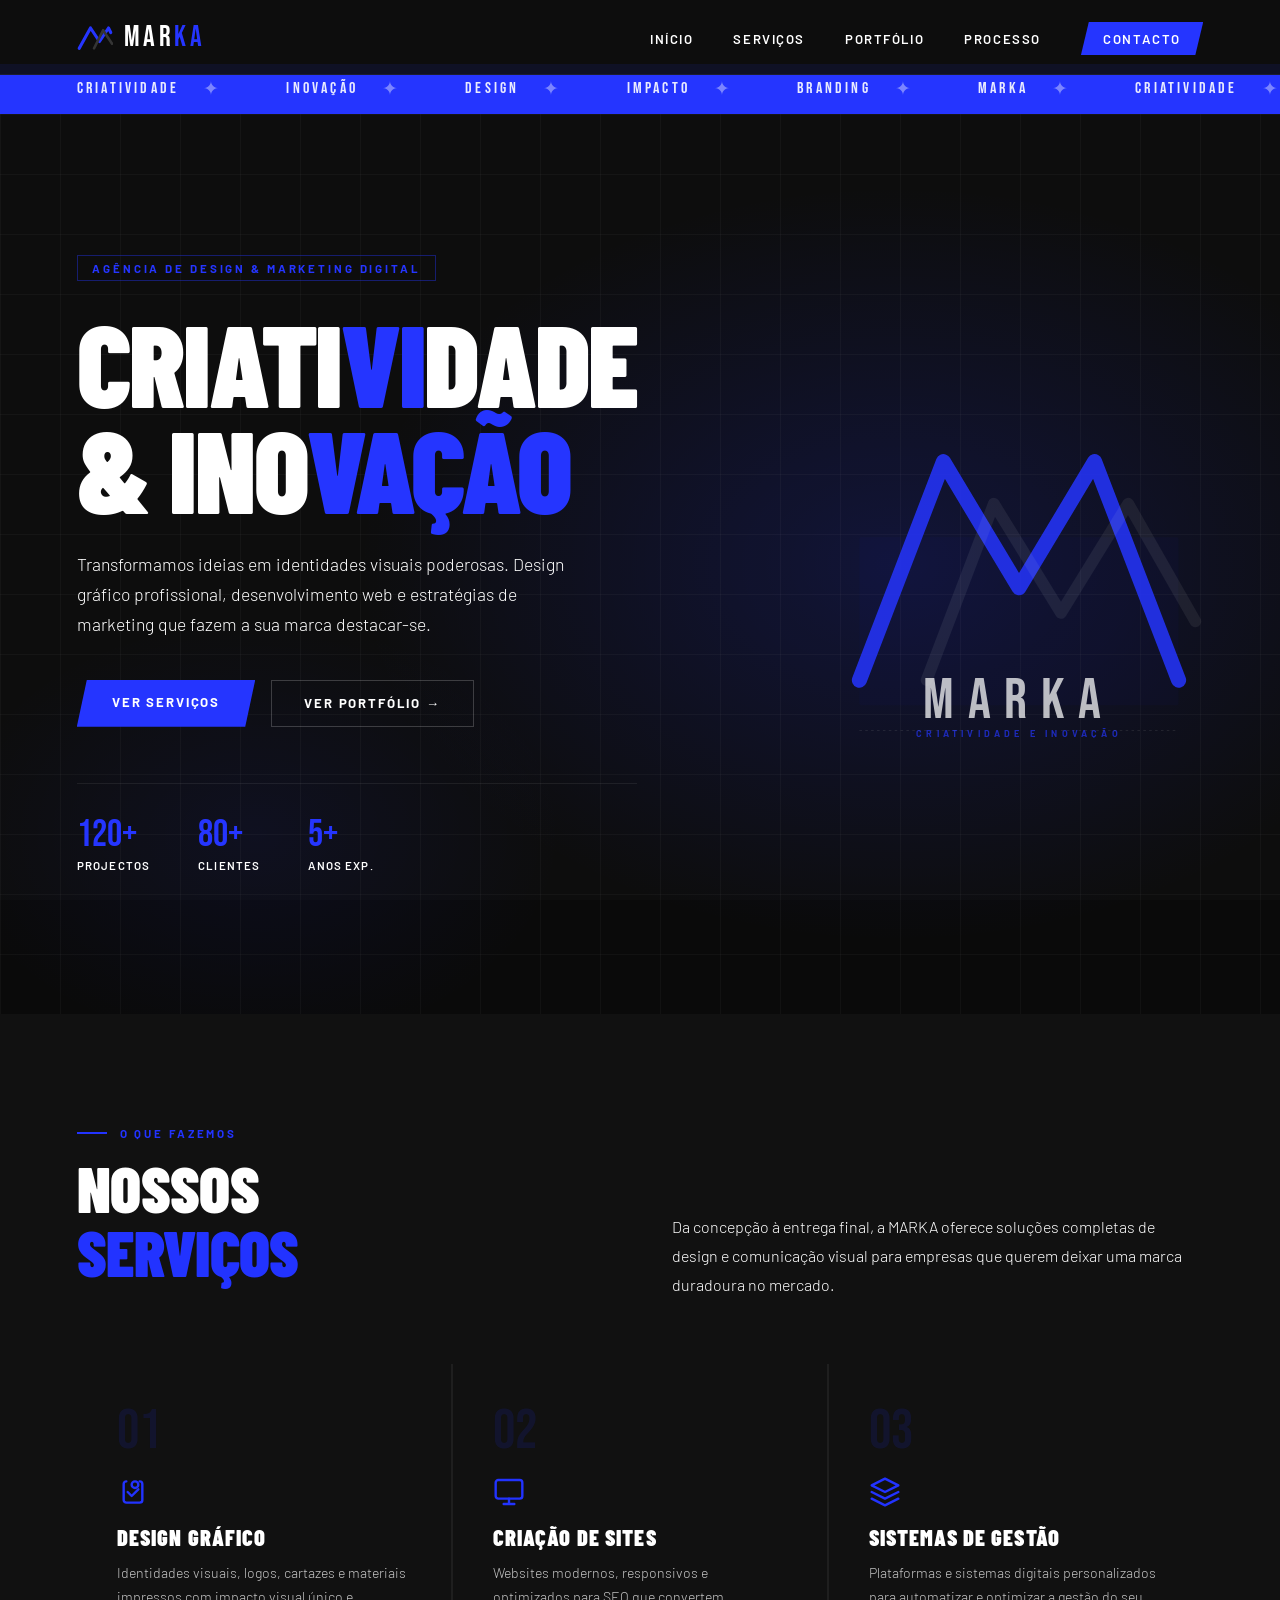
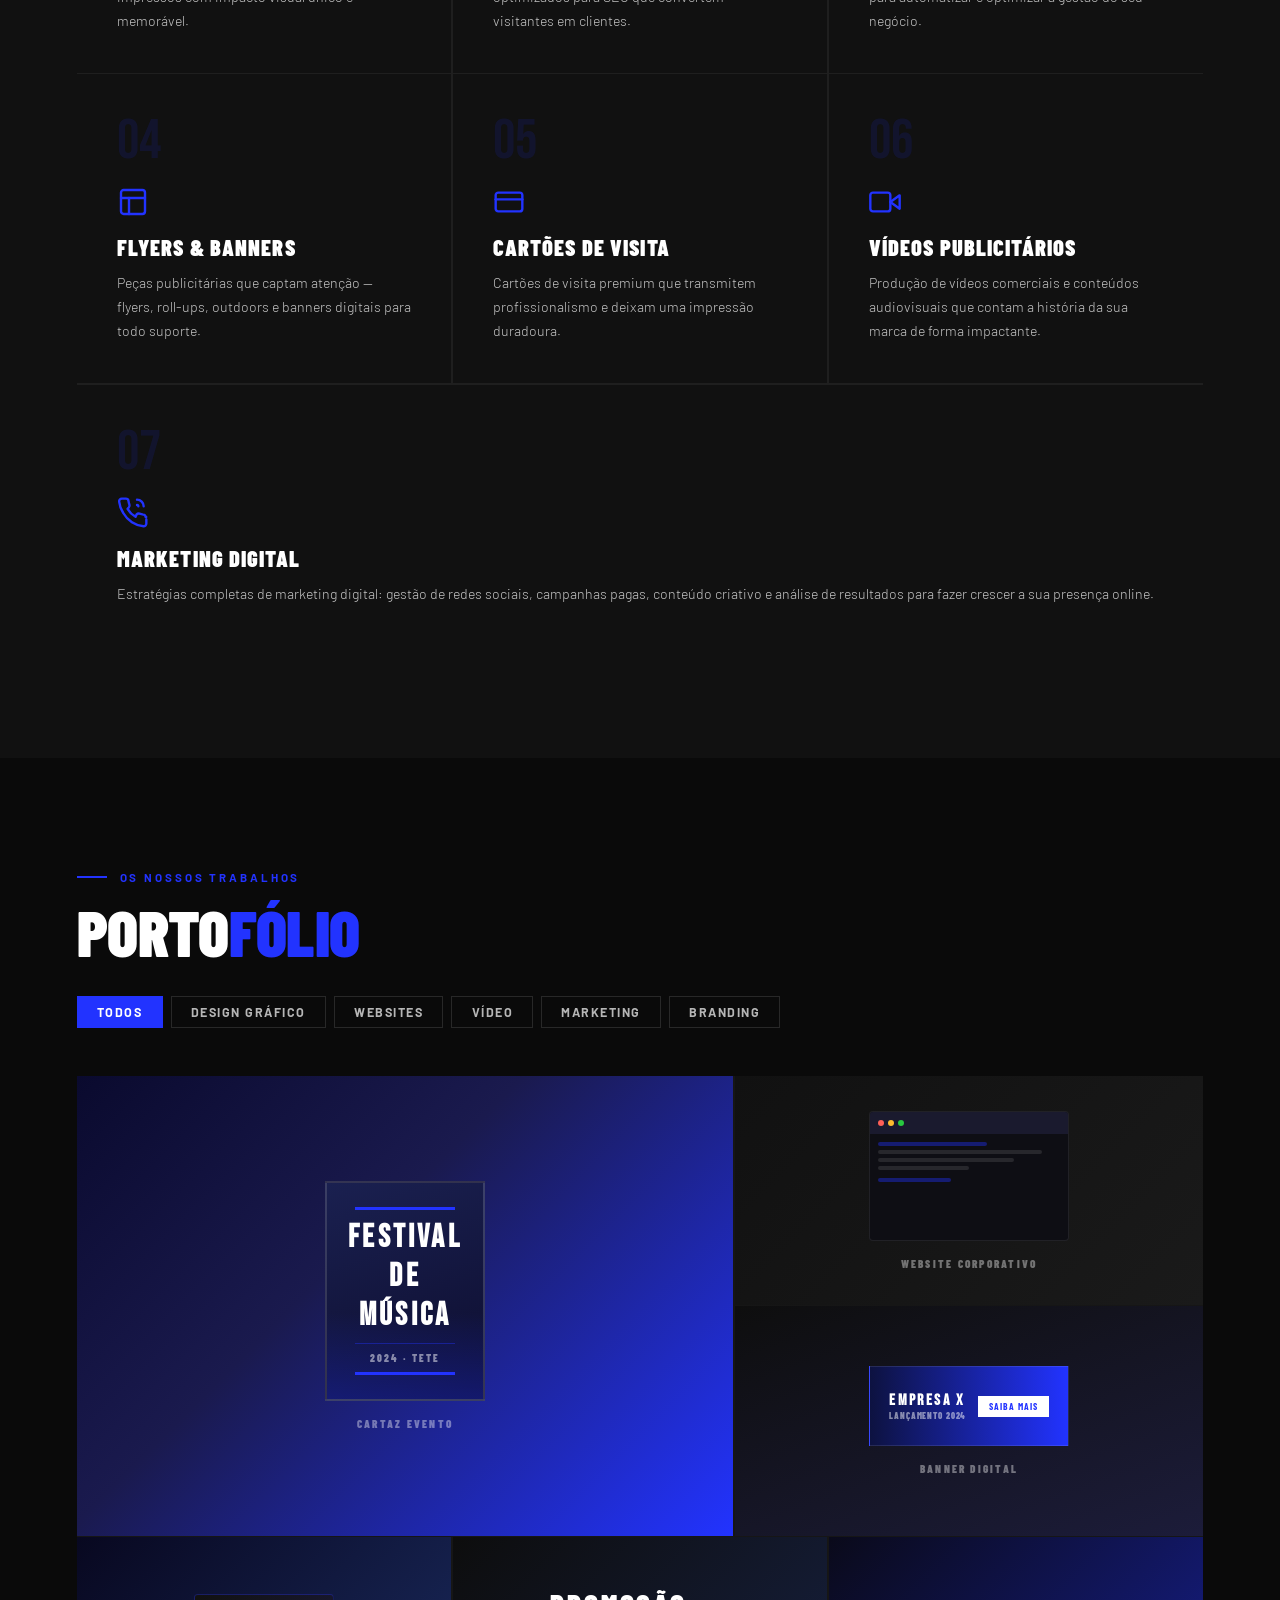
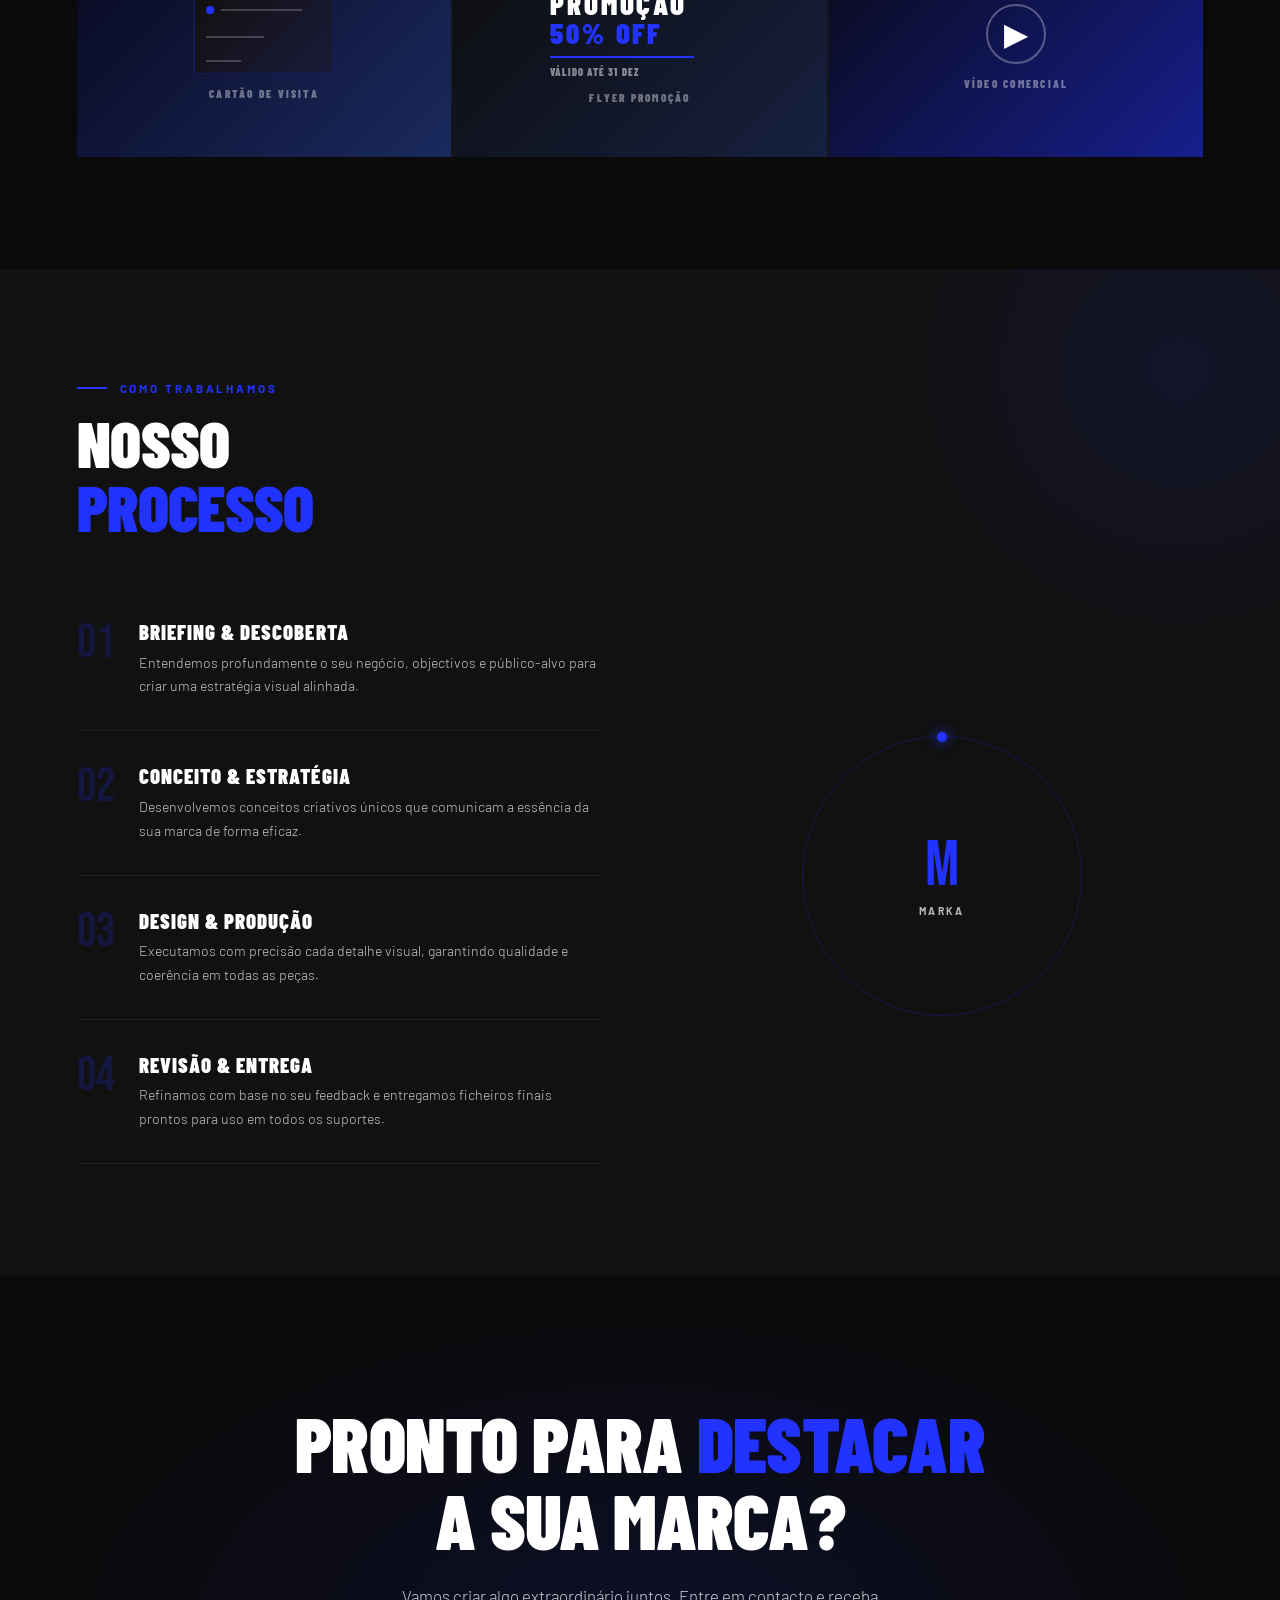
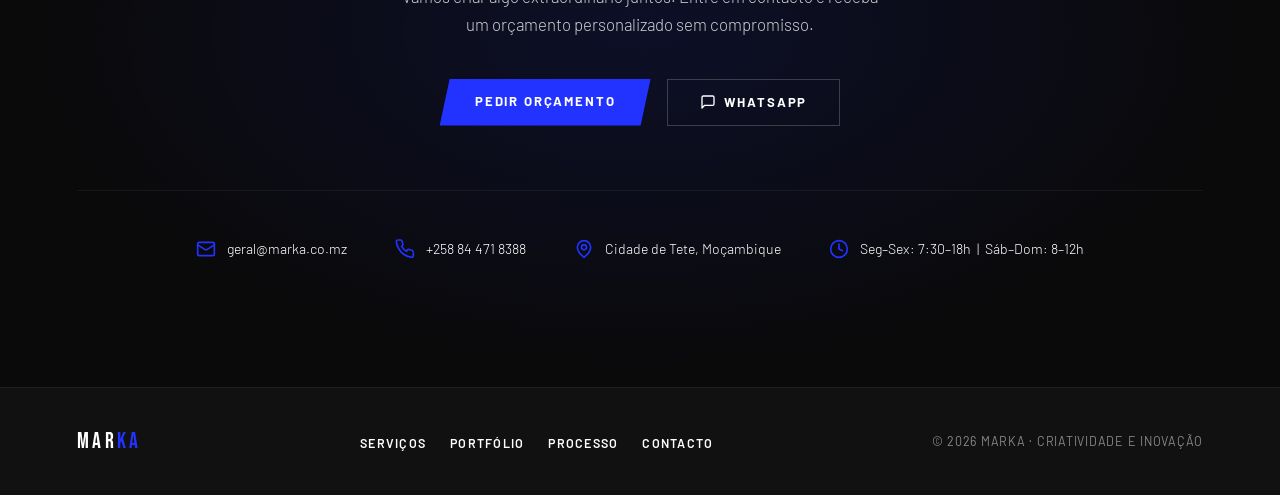
==== commit e8de824a: "atualizando para suporte mobile" ====
--- a/index.html
+++ b/index.html
@@ -3,7 +3,11 @@
 <head>
 <meta charset="UTF-8">
 <meta name="viewport" content="width=device-width, initial-scale=1.0">
+<meta name="theme-color" content="#0A0A0A">
+<meta name="description" content="Agência de Design & Marketing Digital - MARKA">
 <title>MARKA — Criatividade e Inovação</title>
+<link rel="preconnect" href="https://fonts.googleapis.com">
+<link rel="preconnect" href="https://fonts.gstatic.com" crossorigin>
 <link href="https://fonts.googleapis.com/css2?family=Bebas+Neue&family=Barlow:wght@300;400;600;700&family=Barlow+Condensed:wght@700;900&display=swap" rel="stylesheet">
 <link rel="stylesheet" href="style.css">
 </head>
@@ -18,7 +22,12 @@
     </svg>
     <span class="nav-brand">MAR<span>KA</span></span>
   </a>
-  <ul>
+  <button class="nav-toggle" id="navToggle" aria-label="Menu" aria-expanded="false">
+    <span></span>
+    <span></span>
+    <span></span>
+  </button>
+  <ul class="nav-menu" id="navMenu">
     <li><a onclick="navTo('hero')">Início</a></li>
     <li><a onclick="navTo('servicos')">Serviços</a></li>
     <li><a onclick="navTo('portfolio')">Portfólio</a></li>
--- a/style.css
+++ b/style.css
@@ -17,10 +17,9 @@
   content: '';
   position: fixed;
   inset: 0;
-  background-image: url("data:image/svg+xml,%3Csvg viewBox='0 0 200 200' xmlns='http://www.w3.org/2000/svg'%3E%3Cfilter id='n'%3E%3CfeTurbulence type='fractalNoise' baseFrequency='0.9' numOctaves='4' stitchTiles='stitch'/%3E%3C/filter%3E%3Crect width='100%25' height='100%25' filter='url(%23n)' opacity='0.04'/%3E%3C/svg%3E");
+  background: rgba(255,255,255,0.01);
   pointer-events: none;
   z-index: 9999;
-  opacity: 0.35;
 }
 
 /* ── NAV ────────────────────────────────────────────────── */
@@ -32,9 +31,37 @@
   justify-content: space-between;
   align-items: center;
   padding: 1.2rem 6%;
-  background: rgba(10,10,10,0.85);
-  backdrop-filter: blur(12px);
+  background: rgba(10,10,10,0.9);
   border-bottom: 1px solid rgba(255,255,255,0.05);
+}
+
+.nav-toggle {
+  display: none;
+  flex-direction: column;
+  gap: 5px;
+  background: none;
+  border: none;
+  cursor: pointer;
+  padding: 0.5rem;
+}
+
+.nav-toggle span {
+  width: 24px;
+  height: 2px;
+  background: var(--white);
+  transition: all 0.3s ease;
+}
+
+.nav-toggle.active span:nth-child(1) {
+  transform: rotate(45deg) translate(8px, 8px);
+}
+
+.nav-toggle.active span:nth-child(2) {
+  opacity: 0;
+}
+
+.nav-toggle.active span:nth-child(3) {
+  transform: rotate(-45deg) translate(7px, -7px);
 }
 
 .nav-logo { display: flex; align-items: center; gap: 0.7rem; text-decoration: none; }
@@ -42,8 +69,8 @@
 .nav-brand { font-family: 'Bebas Neue', sans-serif; font-size: 1.8rem; letter-spacing: 0.12em; color: var(--white); }
 .nav-brand span { color: var(--blue); }
 
-nav ul { list-style: none; display: flex; gap: 2.5rem; }
-nav ul a {
+.nav-menu { list-style: none; display: flex; gap: 2.5rem; }
+.nav-menu a {
   text-decoration: none;
   color: var(--grey-light);
   font-size: 0.82rem;
@@ -53,7 +80,7 @@
   transition: color 0.25s;
   cursor: pointer;
 }
-nav ul a:hover { color: var(--blue); }
+.nav-menu a:hover { color: var(--blue); }
 
 .nav-cta {
   background: var(--blue);
@@ -66,7 +93,10 @@
 
 /* ── SLOGAN TICKER ──────────────────────────────────────── */
 .slogan-bar { background: var(--blue); padding: 0.8rem 6%; display: flex; gap: 4rem; overflow: hidden; }
-.slogan-ticker { display: flex; gap: 4rem; white-space: nowrap; animation: ticker 18s linear infinite; }
+.slogan-ticker { display: flex; gap: 4rem; white-space: nowrap; }
+@media (min-width: 900px) {
+  .slogan-ticker { animation: ticker 18s linear infinite; }
+}
 .slogan-item {
   font-family: 'Bebas Neue', sans-serif;
   font-size: 1rem;
@@ -414,9 +444,13 @@
 .step-content p { font-size: 0.88rem; color: rgba(255,255,255,0.75); line-height: 1.7; font-weight: 300; }
 
 .process-visual { position: relative; display: flex; align-items: center; justify-content: center; }
-.proc-ring { width: 280px; height: 280px; border-radius: 50%; border: 1px solid rgba(34,51,255,0.25); display: flex; align-items: center; justify-content: center; position: relative; animation: spin 20s linear infinite; }
+.proc-ring { width: 280px; height: 280px; border-radius: 50%; border: 1px solid rgba(34,51,255,0.25); display: flex; align-items: center; justify-content: center; position: relative; }
 .proc-ring::before { content: ''; position: absolute; inset: -20px; border-radius: 50%; border: 1px dashed rgba(34,51,255,0.12); }
-.proc-center { animation: spin 20s linear infinite reverse; display: flex; flex-direction: column; align-items: center; gap: 0.4rem; }
+@media (min-width: 900px) {
+  .proc-ring { animation: spin 20s linear infinite; }
+  .proc-center { animation: spin 20s linear infinite reverse; }
+}
+.proc-center { display: flex; flex-direction: column; align-items: center; gap: 0.4rem; }
 .proc-m { font-family: 'Bebas Neue', sans-serif; font-size: 4rem; color: var(--blue); line-height: 1; }
 .proc-label { font-size: 0.65rem; letter-spacing: 0.2em; font-weight: 700; text-transform: uppercase; color: rgba(255,255,255,0.7); }
 .proc-dot { position: absolute; width: 10px; height: 10px; border-radius: 50%; background: var(--blue); box-shadow: 0 0 12px var(--blue); top: -5px; left: 50%; transform: translateX(-50%); }
@@ -464,23 +498,108 @@
 @keyframes ticker   { from { transform: translateX(0); } to { transform: translateX(-50%); } }
 @keyframes spin     { to { transform: rotate(360deg); } }
 
+/* ── ACCESSIBILITY ──────────────────────────────────────── */
+@media (prefers-reduced-motion: reduce) {
+  *,
+  *::before,
+  *::after {
+    animation-duration: 0.01ms !important;
+    animation-iteration-count: 1 !important;
+    transition-duration: 0.01ms !important;
+    scroll-behavior: auto !important;
+  }
+}
+
 /* ── RESPONSIVE ─────────────────────────────────────────── */
 @media (max-width: 900px) {
-  nav ul { display: none; }
+  nav { padding: 1rem 4%; }
+  .nav-toggle { display: flex; }
+  .nav-menu { 
+    position: absolute;
+    top: 60px;
+    left: 0;
+    right: 0;
+    background: rgba(10,10,10,0.95);
+    flex-direction: column;
+    gap: 0;
+    max-height: 0;
+    overflow: hidden;
+    transition: max-height 0.3s ease;
+  }
+  .nav-menu.active {
+    max-height: 400px;
+    border-bottom: 1px solid rgba(255,255,255,0.05);
+  }
+  .nav-menu li { padding: 1rem 4%; border-bottom: 1px solid rgba(255,255,255,0.02); }
+  .nav-menu a { display: block; }
+  
+  section { padding: 4rem 4%; }
+  
   .hero-visual { display: none; }
-  .services-intro { grid-template-columns: 1fr; }
-  .services-grid { grid-template-columns: 1fr 1fr; }
-  .process-grid { grid-template-columns: 1fr; }
+  .hero-title { font-size: clamp(2.5rem, 7vw, 4rem); }
+  .hero-stats { flex-direction: column; gap: 1.5rem; }
+  
+  .services-intro { grid-template-columns: 1fr; gap: 2rem; }
+  .services-grid { grid-template-columns: 1fr 1fr; gap: 1px; }
+  .service-card { padding: 1.5rem; }
+  .service-num { font-size: 2.5rem; margin-bottom: 0.8rem; }
+  .service-name { font-size: 1.1rem; }
+  .service-desc { font-size: 0.8rem; }
+  
+  .process-grid { grid-template-columns: 1fr; gap: 3rem; }
   .proc-ring { display: none; }
+  .step-num { font-size: 2.2rem; }
+  
+  .portfolio-filter { justify-content: center; }
   .port-item:nth-child(1),
   .port-item:nth-child(2),
   .port-item:nth-child(3),
   .port-item:nth-child(4),
   .port-item:nth-child(5),
   .port-item:nth-child(6) { grid-column: span 12; }
-  footer { flex-direction: column; text-align: center; }
-}
+  
+  footer { flex-direction: column; text-align: center; gap: 1rem; }
+  .footer-links { justify-content: center; }
+}
+
 @media (max-width: 600px) {
-  .services-grid { grid-template-columns: 1fr; }
-  .hero-stats { gap: 1.5rem; }
-}
+  nav { padding: 0.8rem 3%; }
+  section { padding: 3rem 3%; }
+  
+  .slogan-item { font-size: 0.8rem; gap: 1rem; }
+  .slogan-sep { font-size: 1rem; }
+  
+  .hero-tag { font-size: 0.65rem; margin-bottom: 1.2rem; }
+  .hero-title { font-size: clamp(2rem, 6vw, 3.5rem); line-height: 1; }
+  .hero-subtitle { font-size: 0.95rem; margin-top: 1.2rem; }
+  .hero-actions { flex-direction: column; gap: 0.8rem; margin-top: 1.5rem; }
+  .btn-primary, .btn-outline { width: 100%; text-align: center; }
+  .hero-stats { gap: 1rem; margin-top: 2rem; }
+  .stat-num { font-size: 1.8rem; }
+  .stat-label { font-size: 0.65rem; }
+  
+  .section-title { font-size: clamp(1.8rem, 5vw, 2.8rem); margin-bottom: 1.5rem; }
+  .services-grid { grid-template-columns: 1fr; gap: 1px; }
+  .service-card { padding: 1.2rem; }
+  .service-num { font-size: 2rem; margin-bottom: 0.5rem; }
+  .service-name { font-size: 1rem; margin-bottom: 0.5rem; }
+  .service-desc { font-size: 0.75rem; line-height: 1.6; }
+  
+  .portfolio-filter { gap: 0.3rem; margin-bottom: 1.5rem; }
+  .filter-btn { font-size: 0.7rem; padding: 0.4rem 0.9rem; }
+  
+  .process-step { padding: 1.5rem 0; gap: 1rem; }
+  .step-num { font-size: 2rem; }
+  .step-content h3 { font-size: 1rem; margin-bottom: 0.3rem; }
+  .step-content p { font-size: 0.8rem; }
+  
+  .cta-title { font-size: clamp(2rem, 5vw, 3.5rem); }
+  .cta-sub { font-size: 0.95rem; margin-bottom: 1.5rem; }
+  .cta-actions { flex-direction: column; }
+  
+  .contact-row { gap: 1.5rem; flex-direction: column; }
+  
+  footer { padding: 2rem 3%; font-size: 0.7rem; }
+  .footer-brand { font-size: 1.2rem; }
+  .footer-links { gap: 1rem; flex-direction: column; }
+}
